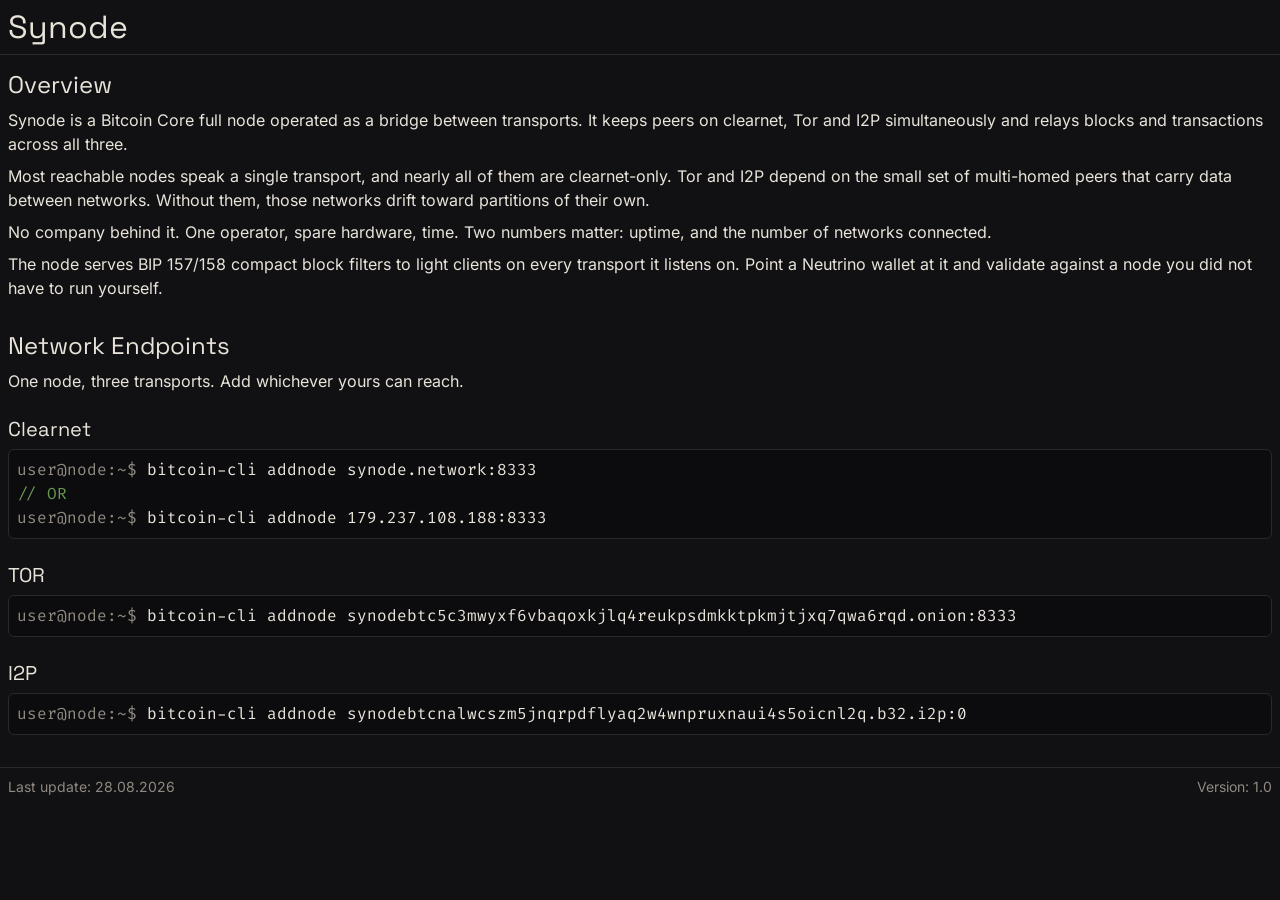
==== public/index.html @ e72d2b86 "v1 - basic version" ====
<!DOCTYPE html>
<html lang="en">

<head>
    <meta charset="UTF-8">
    <meta name="viewport" content="width=device-width, initial-scale=1.0">

    <title>Synode Network</title>

    <link rel="stylesheet" href="assets/css/reset.css">
    <link rel="stylesheet" href="assets/css/style.css">
</head>

<body>
    <header>
        <h1 id="logo">Synode</h1>
    </header>
    <main>
        <section id="overview">
            <h2>Overview</h2>
            <p>
                Synode is a Bitcoin Core full node operated as a bridge between transports. It keeps peers on clearnet,
                Tor and I2P simultaneously and relays blocks and transactions across all three.
            </p>
            <p>
                Most reachable nodes speak a single transport, and nearly all of them are clearnet-only. Tor and I2P
                depend on the small set of multi-homed peers that carry data between networks. Without them, those
                networks drift toward partitions of their own.
            </p>
            <p>
                No company behind it. One operator, spare hardware, time. Two numbers matter: uptime, and the number of
                networks connected.
            </p>
            <p>
                The node serves BIP 157/158 compact block filters to light clients on every transport it listens on.
                Point a Neutrino wallet at it and validate against a node you did not have to run yourself.
            </p>
        </section>
        <section id="endpoints">
            <h2>Network Endpoints</h2>
            <p>One node, three transports. Add whichever yours can reach.</p>
            <h3>Clearnet</h3>
            <div class="terminal">
                <code><span class="prompt">user@node:~$ </span>bitcoin-cli addnode synode.network:8333</code>
                <code class="comment">// OR</code>
                <code><span class="prompt">user@node:~$ </span>bitcoin-cli addnode 179.237.108.188:8333</code>
            </div>
            <h3>TOR</h3>
            <div class="terminal">
                <code><span class="prompt">user@node:~$ </span>bitcoin-cli addnode synodebtc5c3mwyxf6vbaqoxkjlq4reukpsdmkktpkmjtjxq7qwa6rqd.onion:8333</code>
            </div>
            <h3>I2P</h3>
            <div class="terminal">
                <code><span class="prompt">user@node:~$ </span>bitcoin-cli addnode synodebtcnalwcszm5jnqrpdflyaq2w4wnpruxnaui4s5oicnl2q.b32.i2p:0</code>
            </div>
        </section>
    </main>
    <footer>
        <ul class="meta">
            <li>Last update: <time datetime="2026-08-28">28.08.2026</time></li>
            <li>Version: 1.0</li>
        </ul>
    </footer>
</body>

</html>
---- public/assets/css/style.css ----
:root {
    --clr-bg-deep: #0c0b0e;
    --clr-bg: #111013;
    --clr-bg-surface: #1a191d;
    --clr-border: #2a282e;
    --clr-text: #e8e4da;
    --clr-text-muted: #8f8a80;
    --clr-comment: #6a9955;

    --gutter: 0.5rem;

    --space-xs: 0.5rem;
    --space-s: 1rem;
    --space-m: 1.5rem;
    --space-l: 2rem;
}

h1,
h2,
h3,
h4,
h5 {
    font-family: "Space Grotesk";
    line-height: 1.2;
}

h1 {
    font-size: 2rem;
}

h2 {
    font-size: 1.5rem;
}

h3 {
    font-size: 1.25rem;
}

h4 {
    font-size: 1.125rem;
}

h5 {
    font-size: 1rem;
}

strong,
b {
    font-weight: 700;
}

em,
i {
    font-style: italic;
}

body {
    font-family: "Inter";
    line-height: 1.5;
    color: var(--clr-text);
    background-color: var(--clr-bg);
}

header,
main,
footer {
    padding-inline: var(--gutter);
}

header,
footer {
    padding-block: var(--space-xs);
}

header {
    border-bottom: 1px solid var(--clr-border);
}

main {
    display: flex;
    flex-direction: column;
    gap: var(--space-l);
    padding-block: var(--space-s) var(--space-l);
}

footer {
    color: var(--clr-text-muted);
    border-top: 1px solid var(--clr-border);
}

section {
    display: flex;
    flex-direction: column;
    gap: var(--space-xs);
}

section h3 {
    margin-top: var(--space-s);
}

.terminal {
    font-family: "Fira Code", monospace;
    background-color: var(--clr-bg-deep);
    padding: var(--space-xs);
    border-radius: 6px;
    border: 1px solid var(--clr-border);
    overflow-x: auto;
}

.terminal code {
    display: block;
    white-space: pre-wrap;
    overflow-wrap: anywhere;
}

.terminal .prompt {
    color: var(--clr-text-muted);
    font-weight: 400;
    user-select: none;
}

.terminal .comment {
    color: var(--clr-comment);
    user-select: none;
}

footer .meta {
    display: flex;
    flex-wrap: wrap;
    justify-content: space-between;
    gap: var(--space-xs) var(--space-m);
    font-size: 0.875rem;
}

/* ---------- Fonts ----------
   Fichiers générés par tools/build-fonts.sh à partir des .ttf sources.
   Chaque famille est déclarée deux fois :
     - "-full"  : police complète, sans unicode-range. Déclarée en premier.
     - subset   : latin uniquement, avec unicode-range. Déclarée en dernier,
                  donc prioritaire pour les caractères latins.
   Le navigateur ne télécharge que les fichiers dont il a besoin : sur une
   page en anglais, seuls les subsets partent ; la version complète n'est
   récupérée que si un caractère hors latin (cyrillique, grec, math...)
   est affiché. */

/* Inter */
@font-face {
    font-family: "Inter";
    src: url("../fonts/Inter/Inter-Variable-full.woff2") format("woff2");
    font-weight: 100 900;
    font-style: normal;
    font-display: swap;
}

@font-face {
    font-family: "Inter";
    src: url("../fonts/Inter/Inter-Variable.woff2") format("woff2");
    font-weight: 100 900;
    font-style: normal;
    font-display: swap;
    unicode-range: U+0000-00FF, U+0131, U+0152-0153, U+02BB-02BC, U+02C6, U+02DA, U+02DC,
        U+0300-0301, U+0303-0304, U+0308-0309, U+0323, U+0329, U+2000-206F,
        U+20AC, U+2122, U+2190-2199, U+2212, U+2215, U+FEFF, U+FFFD;
}

/* Inter Italic */
@font-face {
    font-family: "Inter";
    src: url("../fonts/Inter/Inter-Italic-Variable-full.woff2") format("woff2");
    font-weight: 100 900;
    font-style: italic;
    font-display: swap;
}

@font-face {
    font-family: "Inter";
    src: url("../fonts/Inter/Inter-Italic-Variable.woff2") format("woff2");
    font-weight: 100 900;
    font-style: italic;
    font-display: swap;
    unicode-range: U+0000-00FF, U+0131, U+0152-0153, U+02BB-02BC, U+02C6, U+02DA, U+02DC,
        U+0300-0301, U+0303-0304, U+0308-0309, U+0323, U+0329, U+2000-206F,
        U+20AC, U+2122, U+2190-2199, U+2212, U+2215, U+FEFF, U+FFFD;
}

/* Space Grotesk */
@font-face {
    font-family: "Space Grotesk";
    src: url("../fonts/Space_Grotesk/SpaceGrotesk-Variable-full.woff2") format("woff2");
    font-weight: 300 700;
    font-style: normal;
    font-display: swap;
}

@font-face {
    font-family: "Space Grotesk";
    src: url("../fonts/Space_Grotesk/SpaceGrotesk-Variable.woff2") format("woff2");
    font-weight: 300 700;
    font-style: normal;
    font-display: swap;
    unicode-range: U+0000-00FF, U+0131, U+0152-0153, U+02BB-02BC, U+02C6, U+02DA, U+02DC,
        U+0300-0301, U+0303-0304, U+0308-0309, U+0323, U+0329, U+2000-206F,
        U+20AC, U+2122, U+2190-2199, U+2212, U+2215, U+FEFF, U+FFFD;
}

/* Fira Code */
@font-face {
    font-family: "Fira Code";
    src: url("../fonts/Fira_Code/FiraCode-Variable-full.woff2") format("woff2");
    font-weight: 300 700;
    font-style: normal;
    font-display: swap;
}

@font-face {
    font-family: "Fira Code";
    src: url("../fonts/Fira_Code/FiraCode-Variable.woff2") format("woff2");
    font-weight: 300 700;
    font-style: normal;
    font-display: swap;
    unicode-range: U+0000-00FF, U+0131, U+0152-0153, U+02BB-02BC, U+02C6, U+02DA, U+02DC,
        U+0300-0301, U+0303-0304, U+0308-0309, U+0323, U+0329, U+2000-206F,
        U+20AC, U+2122, U+2190-2199, U+2212, U+2215, U+FEFF, U+FFFD;
}
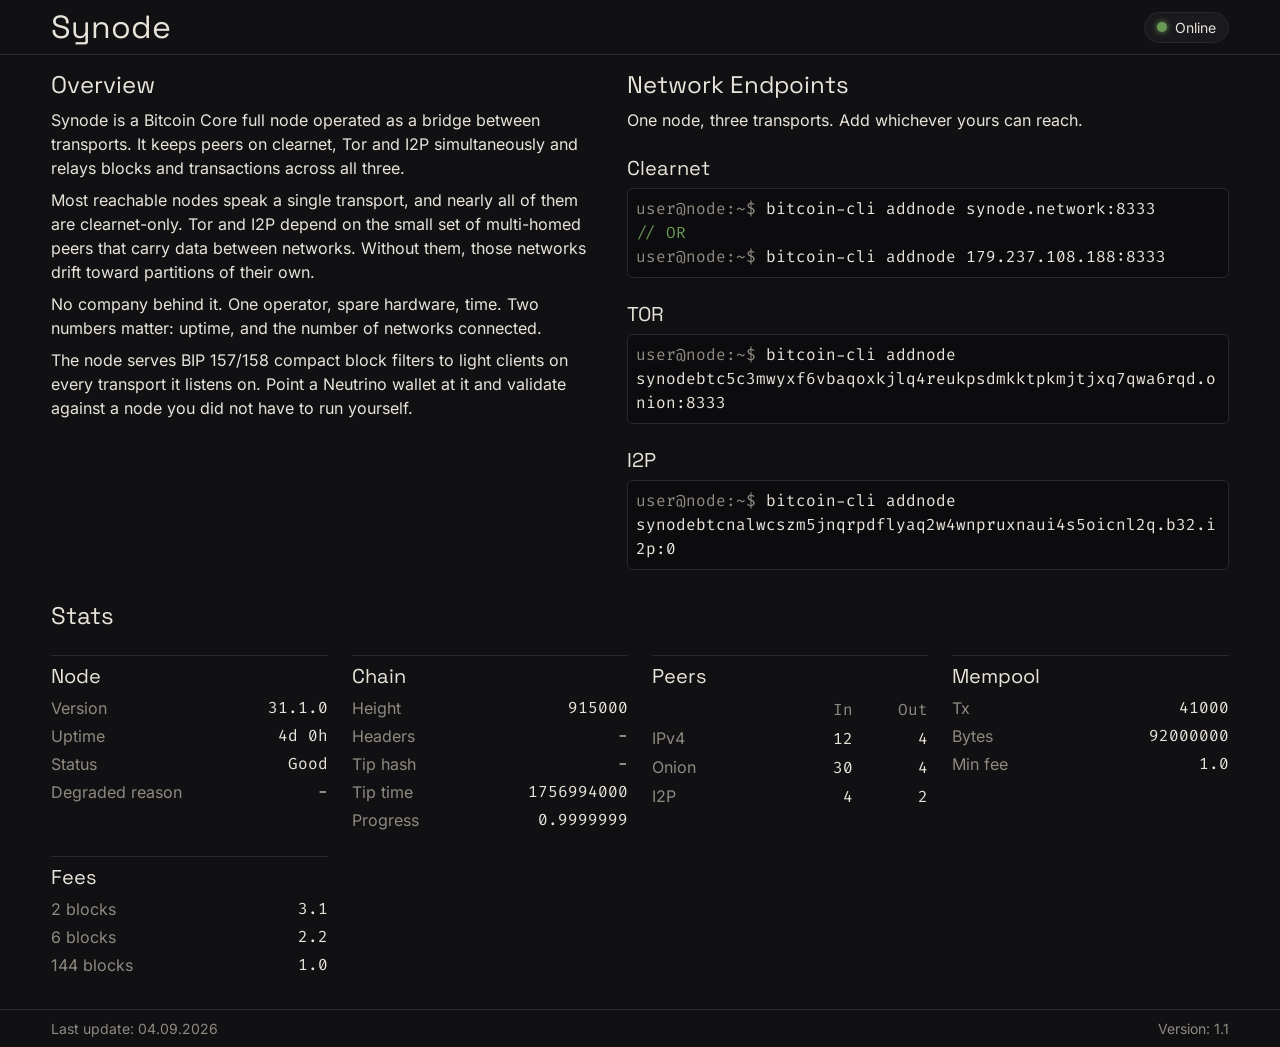
==== commit af0bb3c4: "v1.1 - SEO, favicon and social preview - Full <head>: title, description, canonical, theme-color, Op" ====
--- a/public/index.html
+++ b/public/index.html
@@ -5,15 +5,51 @@
     <meta charset="UTF-8">
     <meta name="viewport" content="width=device-width, initial-scale=1.0">
 
-    <title>Synode Network</title>
+    <title>Synode Network — Bitcoin full node on clearnet, Tor and I2P</title>
+    <meta name="description"
+        content="Synode is a public Bitcoin Core full node bridging clearnet, Tor and I2P. Add it as a peer or point a Neutrino wallet at its BIP 157/158 block filters.">
+    <link rel="canonical" href="https://synode.network/">
+    <meta name="theme-color" content="#111013">
+
+    <link rel="icon" href="/favicon.ico" sizes="32x32">
+    <link rel="icon" href="/assets/img/favicon.svg" type="image/svg+xml">
+    <link rel="apple-touch-icon" href="/assets/img/apple-touch-icon.png">
+
+    <meta property="og:type" content="website">
+    <meta property="og:site_name" content="Synode Network">
+    <meta property="og:url" content="https://synode.network/">
+    <meta property="og:title" content="Synode Network — Bitcoin full node on clearnet, Tor and I2P">
+    <meta property="og:description"
+        content="Public Bitcoin Core node bridging clearnet, Tor and I2P. Peer endpoints, compact block filters and live stats.">
+    <meta property="og:image" content="https://synode.network/assets/img/og.png">
+    <meta property="og:image:width" content="1200">
+    <meta property="og:image:height" content="630">
+    <meta property="og:image:alt" content="Synode: a Bitcoin full node bridging clearnet, Tor and I2P">
+    <meta property="og:locale" content="en_US">
+    <meta name="twitter:card" content="summary_large_image">
 
     <link rel="stylesheet" href="assets/css/reset.css">
     <link rel="stylesheet" href="assets/css/style.css">
+
+    <script type="application/ld+json">
+    {
+        "@context": "https://schema.org",
+        "@type": "WebSite",
+        "name": "Synode Network",
+        "url": "https://synode.network/",
+        "description": "Public Bitcoin Core full node bridging clearnet, Tor and I2P. Serves BIP 157/158 compact block filters to light clients.",
+        "inLanguage": "en"
+    }
+    </script>
 </head>
 
 <body>
     <header>
         <h1 id="logo">Synode</h1>
+        <a href="#stats" class="status" data-state="ok">
+            <span class="status-dot" aria-hidden="true"></span>
+            <span class="status-label">Online</span>
+        </a>
     </header>
     <main>
         <section id="overview">
@@ -54,11 +90,93 @@
                 <code><span class="prompt">user@node:~$ </span>bitcoin-cli addnode synodebtcnalwcszm5jnqrpdflyaq2w4wnpruxnaui4s5oicnl2q.b32.i2p:0</code>
             </div>
         </section>
+        <section id="stats">
+            <h2>Stats</h2>
+            <section>
+                <h3>Node</h3>
+                <dl>
+                    <dt>Version</dt>
+                    <dd>31.1.0</dd>
+                    <dt>Uptime</dt>
+                    <dd>4d 0h</dd>
+                    <dt>Status</dt>
+                    <dd>Good</dd>
+                    <dt>Degraded reason</dt>
+                    <dd>-</dd>
+                </dl>
+            </section>
+            <section>
+                <h3>Chain</h3>
+                <dl>
+                    <dt>Height</dt>
+                    <dd>915000</dd>
+                    <dt>Headers</dt>
+                    <dd>-</dd>
+                    <dt>Tip hash</dt>
+                    <dd>-</dd>
+                    <dt>Tip time</dt>
+                    <dd>1756994000</dd>
+                    <dt>Progress</dt>
+                    <dd>0.9999999</dd>
+                </dl>
+            </section>
+            <section>
+                <h3>Peers</h3>
+                <table class="peers">
+                    <thead>
+                        <tr>
+                            <th scope="col"></th>
+                            <th scope="col">In</th>
+                            <th scope="col">Out</th>
+                        </tr>
+                    </thead>
+                    <tbody>
+                        <tr>
+                            <th scope="row">IPv4</th>
+                            <td>12</td>
+                            <td>4</td>
+                        </tr>
+                        <tr>
+                            <th scope="row">Onion</th>
+                            <td>30</td>
+                            <td>4</td>
+                        </tr>
+                        <tr>
+                            <th scope="row">I2P</th>
+                            <td>4</td>
+                            <td>2</td>
+                        </tr>
+                    </tbody>
+                </table>
+            </section>
+            <section>
+                <h3>Mempool</h3>
+                <dl>
+                    <dt>Tx</dt>
+                    <dd>41000</dd>
+                    <dt>Bytes</dt>
+                    <dd>92000000</dd>
+                    <dt>Min fee</dt>
+                    <dd>1.0</dd>
+                </dl>
+            </section>
+            <section>
+                <h3>Fees</h3>
+                <dl>
+                    <dt>2 blocks</dt>
+                    <dd>3.1</dd>
+                    <dt>6 blocks</dt>
+                    <dd>2.2</dd>
+                    <dt>144 blocks</dt>
+                    <dd>1.0</dd>
+                </dl>
+            </section>
+        </section>
     </main>
     <footer>
         <ul class="meta">
-            <li>Last update: <time datetime="2026-08-28">28.08.2026</time></li>
-            <li>Version: 1.0</li>
+            <li>Last update: <time datetime="2026-09-04">04.09.2026</time></li>
+            <li>Version: 1.1</li>
         </ul>
     </footer>
 </body>
--- a/public/assets/css/style.css
+++ b/public/assets/css/style.css
@@ -5,14 +5,24 @@
     --clr-border: #2a282e;
     --clr-text: #e8e4da;
     --clr-text-muted: #8f8a80;
-    --clr-comment: #6a9955;
-
-    --gutter: 0.5rem;
+    --clr-green: #6a9955;
+    --clr-amber: #c9984a;
+    --clr-red: #cf5f55;
+
+    --clr-comment: var(--clr-green);
+    --clr-ok: var(--clr-green);
+    --clr-warn: var(--clr-amber);
+    --clr-err: var(--clr-red);
 
     --space-xs: 0.5rem;
     --space-s: 1rem;
     --space-m: 1.5rem;
     --space-l: 2rem;
+
+    --gutter: clamp(1rem, 4vw, 4rem);
+    --col-text: 34rem;
+    --col-term: 63rem;
+    --content-max: calc(var(--col-text) + var(--space-l) + var(--col-term));
 }
 
 h1,
@@ -59,6 +69,11 @@
     line-height: 1.5;
     color: var(--clr-text);
     background-color: var(--clr-bg);
+
+    min-height: 100vh;
+    min-height: 100dvh;
+    display: flex;
+    flex-direction: column;
 }
 
 header,
@@ -74,6 +89,52 @@
 
 header {
     border-bottom: 1px solid var(--clr-border);
+    display: flex;
+    align-items: center;
+    justify-content: space-between;
+    gap: var(--space-s);
+}
+
+.status {
+    display: inline-flex;
+    align-items: center;
+    gap: var(--space-xs);
+    padding: 0.25rem 0.75rem;
+    border: 1px solid var(--clr-border);
+    border-radius: 999px;
+    background-color: var(--clr-bg-surface);
+    color: var(--clr-text);
+    font-size: 0.875rem;
+    text-decoration: none;
+}
+
+.status:hover {
+    border-color: var(--clr-text-muted);
+}
+
+.status:focus-visible {
+    outline: 2px solid var(--clr-text-muted);
+    outline-offset: 2px;
+}
+
+.status-dot {
+    width: 0.625rem;
+    height: 0.625rem;
+    border-radius: 50%;
+    background-color: var(--status-clr);
+    box-shadow: 0 0 6px var(--status-clr);
+}
+
+.status[data-state="ok"] {
+    --status-clr: var(--clr-ok);
+}
+
+.status[data-state="degraded"] {
+    --status-clr: var(--clr-warn);
+}
+
+.status[data-state="offline"] {
+    --status-clr: var(--clr-err);
 }
 
 main {
@@ -81,6 +142,78 @@
     flex-direction: column;
     gap: var(--space-l);
     padding-block: var(--space-s) var(--space-l);
+
+    flex: 1;
+}
+
+#stats {
+    --stat-groups: 5;
+    --stat-gap: var(--space-m);
+
+    display: grid;
+    /* Jamais plus de colonnes que de groupes : le h2 en pleine largeur
+       empêche auto-fit de replier les pistes vides. */
+    grid-template-columns: repeat(auto-fit,
+            minmax(max(15rem, calc(100% / var(--stat-groups) - var(--stat-gap))), 1fr));
+    gap: var(--stat-gap);
+    align-items: start;
+}
+
+#stats>h2 {
+    grid-column: 1 / -1;
+}
+
+#stats>section {
+    border-top: 1px solid var(--clr-border);
+    padding-top: var(--space-xs);
+}
+
+#stats h3 {
+    margin-top: 0;
+}
+
+#stats dl {
+    display: grid;
+    grid-template-columns: auto 1fr;
+    column-gap: var(--space-s);
+    row-gap: 0.25rem;
+}
+
+#stats dt {
+    color: var(--clr-text-muted);
+}
+
+#stats dd {
+    text-align: right;
+    font-family: "Fira Code", monospace;
+    font-variant-numeric: tabular-nums;
+    overflow-wrap: anywhere;
+}
+
+.peers {
+    width: 100%;
+}
+
+.peers th,
+.peers td {
+    padding-block: 0.125rem;
+}
+
+.peers th {
+    font-weight: 400;
+    color: var(--clr-text-muted);
+    text-align: left;
+}
+
+.peers td,
+.peers thead th:not(:first-child) {
+    text-align: right;
+    font-family: "Fira Code", monospace;
+    font-variant-numeric: tabular-nums;
+}
+
+.peers td {
+    padding-left: var(--space-s);
 }
 
 footer {
@@ -130,6 +263,28 @@
     justify-content: space-between;
     gap: var(--space-xs) var(--space-m);
     font-size: 0.875rem;
+}
+
+@media (min-width: 69rem) {
+    main {
+        display: grid;
+        grid-template-columns: minmax(var(--col-text), 1fr) minmax(0, var(--col-term));
+        align-content: center;
+        justify-content: start;
+    }
+
+    #stats {
+        grid-column: 1 / -1;
+    }
+}
+
+@media (min-width: 100rem) {
+
+    header,
+    main,
+    footer {
+        padding-inline: max(var(--gutter), calc((100% - var(--content-max)) / 2));
+    }
 }
 
 /* ---------- Fonts ----------
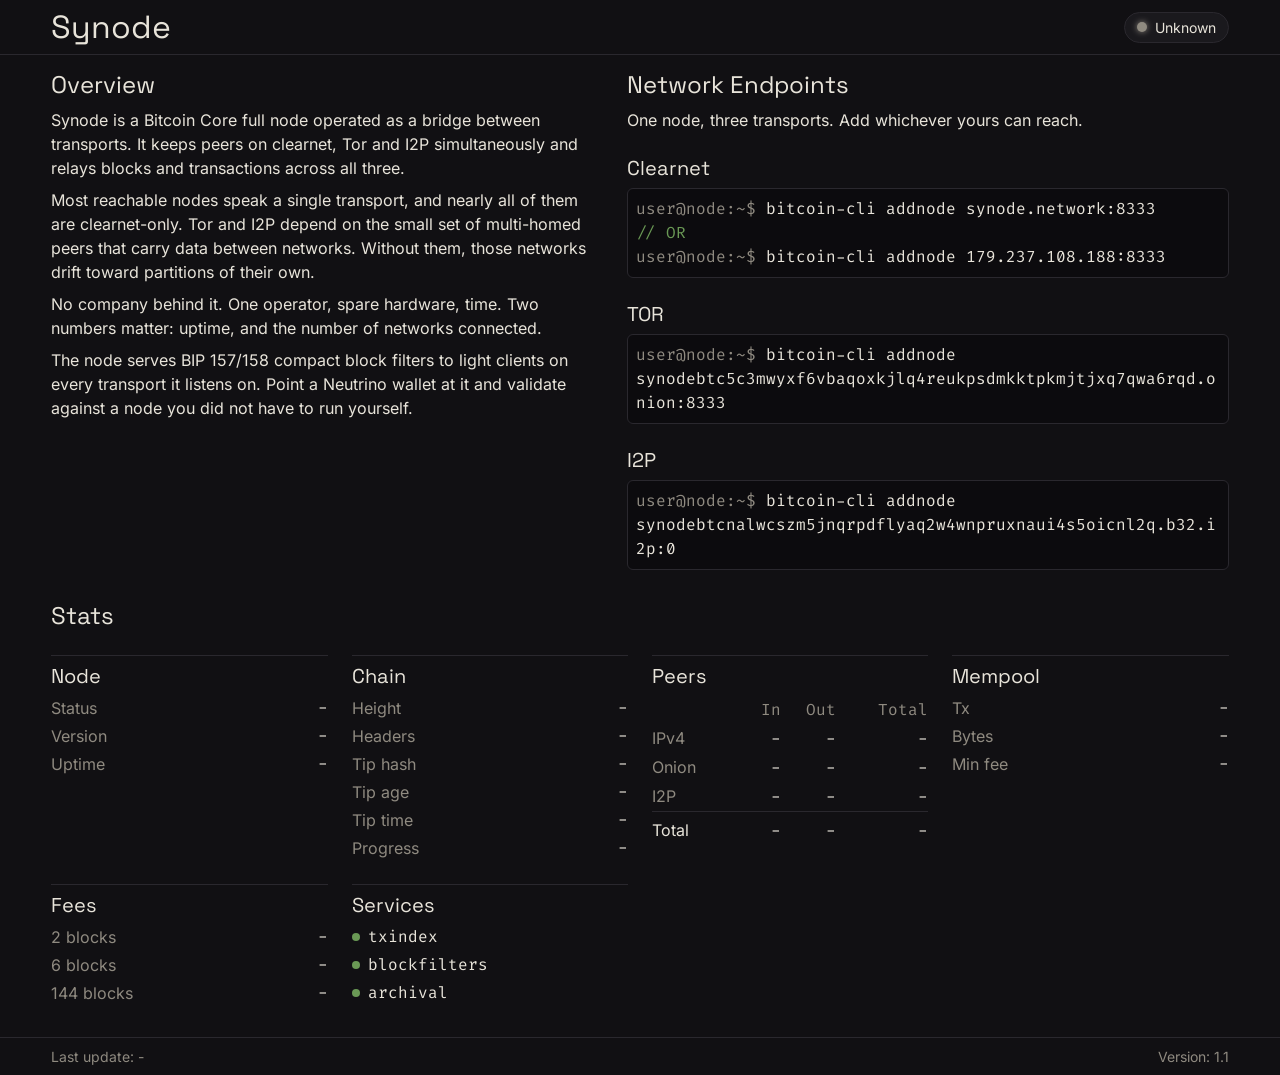
==== commit aa03adb3: "Stats template: services, peer totals, unknown state, stale notice - Services group inside the stats" ====
--- a/public/index.html
+++ b/public/index.html
@@ -46,9 +46,12 @@
 <body>
     <header>
         <h1 id="logo">Synode</h1>
-        <a href="#stats" class="status" data-state="ok">
+        <a href="#stats" class="status" data-state="unknown">
             <span class="status-dot" aria-hidden="true"></span>
-            <span class="status-label">Online</span>
+            <span class="status-label" data-stat-show="ok" hidden>Online</span>
+            <span class="status-label" data-stat-show="degraded" hidden>Degraded</span>
+            <span class="status-label" data-stat-show="offline" hidden>Offline</span>
+            <span class="status-label" data-stat-show="unknown">Unknown</span>
         </a>
     </header>
     <main>
@@ -92,32 +95,36 @@
         </section>
         <section id="stats">
             <h2>Stats</h2>
+            <p class="stale" data-stat-show="stale" hidden>No news from the node for more than an hour. The numbers
+                below are the last ones received.</p>
             <section>
                 <h3>Node</h3>
                 <dl>
+                    <dt>Status</dt>
+                    <dd data-stat="state">-</dd>
+                    <dt data-stat-show="degraded" hidden>Degraded reason</dt>
+                    <dd data-stat-show="degraded" data-stat="degraded_reasons" hidden>-</dd>
                     <dt>Version</dt>
-                    <dd>31.1.0</dd>
+                    <dd data-stat="version">-</dd>
                     <dt>Uptime</dt>
-                    <dd>4d 0h</dd>
-                    <dt>Status</dt>
-                    <dd>Good</dd>
-                    <dt>Degraded reason</dt>
-                    <dd>-</dd>
+                    <dd data-stat="uptime">-</dd>
                 </dl>
             </section>
             <section>
                 <h3>Chain</h3>
                 <dl>
                     <dt>Height</dt>
-                    <dd>915000</dd>
+                    <dd data-stat="height">-</dd>
                     <dt>Headers</dt>
-                    <dd>-</dd>
+                    <dd data-stat="headers">-</dd>
                     <dt>Tip hash</dt>
-                    <dd>-</dd>
+                    <dd data-stat="tip_hash_short">-</dd>
+                    <dt>Tip age</dt>
+                    <dd data-stat="tip_age">-</dd>
                     <dt>Tip time</dt>
-                    <dd>1756994000</dd>
+                    <dd data-stat="tip_time">-</dd>
                     <dt>Progress</dt>
-                    <dd>0.9999999</dd>
+                    <dd data-stat="progress">-</dd>
                 </dl>
             </section>
             <section>
@@ -128,54 +135,74 @@
                             <th scope="col"></th>
                             <th scope="col">In</th>
                             <th scope="col">Out</th>
+                            <th scope="col">Total</th>
                         </tr>
                     </thead>
                     <tbody>
                         <tr>
                             <th scope="row">IPv4</th>
-                            <td>12</td>
-                            <td>4</td>
+                            <td data-stat="peers_ipv4_in">-</td>
+                            <td data-stat="peers_ipv4_out">-</td>
+                            <td data-stat="peers_ipv4">-</td>
                         </tr>
                         <tr>
                             <th scope="row">Onion</th>
-                            <td>30</td>
-                            <td>4</td>
+                            <td data-stat="peers_onion_in">-</td>
+                            <td data-stat="peers_onion_out">-</td>
+                            <td data-stat="peers_onion">-</td>
                         </tr>
                         <tr>
                             <th scope="row">I2P</th>
-                            <td>4</td>
-                            <td>2</td>
+                            <td data-stat="peers_i2p_in">-</td>
+                            <td data-stat="peers_i2p_out">-</td>
+                            <td data-stat="peers_i2p">-</td>
                         </tr>
                     </tbody>
+                    <tfoot>
+                        <tr>
+                            <th scope="row">Total</th>
+                            <td data-stat="peers_in">-</td>
+                            <td data-stat="peers_out">-</td>
+                            <td data-stat="peers">-</td>
+                        </tr>
+                    </tfoot>
                 </table>
             </section>
             <section>
                 <h3>Mempool</h3>
                 <dl>
                     <dt>Tx</dt>
-                    <dd>41000</dd>
+                    <dd data-stat="mempool_tx">-</dd>
                     <dt>Bytes</dt>
-                    <dd>92000000</dd>
+                    <dd data-stat="mempool_size">-</dd>
                     <dt>Min fee</dt>
-                    <dd>1.0</dd>
+                    <dd data-stat="mempool_minfee">-</dd>
                 </dl>
             </section>
             <section>
                 <h3>Fees</h3>
                 <dl>
                     <dt>2 blocks</dt>
-                    <dd>3.1</dd>
+                    <dd data-stat="fee_2">-</dd>
                     <dt>6 blocks</dt>
-                    <dd>2.2</dd>
+                    <dd data-stat="fee_6">-</dd>
                     <dt>144 blocks</dt>
-                    <dd>1.0</dd>
-                </dl>
+                    <dd data-stat="fee_144">-</dd>
+                </dl>
+            </section>
+            <section>
+                <h3>Services</h3>
+                <ul class="services">
+                    <li data-stat-show="txindex">txindex</li>
+                    <li data-stat-show="blockfilters">blockfilters</li>
+                    <li data-stat-show="archival">archival</li>
+                </ul>
             </section>
         </section>
     </main>
     <footer>
         <ul class="meta">
-            <li>Last update: <time datetime="2026-09-04">04.09.2026</time></li>
+            <li>Last update: <span data-stat="last_update">-</span></li>
             <li>Version: 1.1</li>
         </ul>
     </footer>
--- a/public/assets/css/style.css
+++ b/public/assets/css/style.css
@@ -13,6 +13,7 @@
     --clr-ok: var(--clr-green);
     --clr-warn: var(--clr-amber);
     --clr-err: var(--clr-red);
+    --clr-unknown: var(--clr-text-muted);
 
     --space-xs: 0.5rem;
     --space-s: 1rem;
@@ -23,6 +24,12 @@
     --col-text: 34rem;
     --col-term: 63rem;
     --content-max: calc(var(--col-text) + var(--space-l) + var(--col-term));
+}
+
+/* L'attribut hidden doit gagner sur tout display: posé par une classe
+   (ex. .services li en flex), sinon l'élément reste visible. */
+[hidden] {
+    display: none !important;
 }
 
 h1,
@@ -137,6 +144,10 @@
     --status-clr: var(--clr-err);
 }
 
+.status[data-state="unknown"] {
+    --status-clr: var(--clr-unknown);
+}
+
 main {
     display: flex;
     flex-direction: column;
@@ -147,7 +158,7 @@
 }
 
 #stats {
-    --stat-groups: 5;
+    --stat-groups: 6;
     --stat-gap: var(--space-m);
 
     display: grid;
@@ -159,8 +170,13 @@
     align-items: start;
 }
 
-#stats>h2 {
+#stats>h2,
+#stats>.stale {
     grid-column: 1 / -1;
+}
+
+.stale {
+    color: var(--clr-warn);
 }
 
 #stats>section {
@@ -214,6 +230,46 @@
 
 .peers td {
     padding-left: var(--space-s);
+}
+
+.peers tfoot th,
+.peers tfoot td {
+    border-top: 1px solid var(--clr-border);
+    padding-top: 0.375rem;
+}
+
+.peers tfoot th {
+    color: var(--clr-text);
+}
+
+.services {
+    display: flex;
+    flex-direction: column;
+    gap: 0.25rem;
+    font-family: "Fira Code", monospace;
+}
+
+.services li {
+    display: flex;
+    align-items: center;
+    gap: var(--space-xs);
+}
+
+.services li::before {
+    content: "";
+    flex: none;
+    width: 0.5rem;
+    height: 0.5rem;
+    border-radius: 50%;
+    background-color: var(--clr-ok);
+}
+
+.services li[data-state="off"] {
+    color: var(--clr-text-muted);
+}
+
+.services li[data-state="off"]::before {
+    background-color: var(--clr-unknown);
 }
 
 footer {
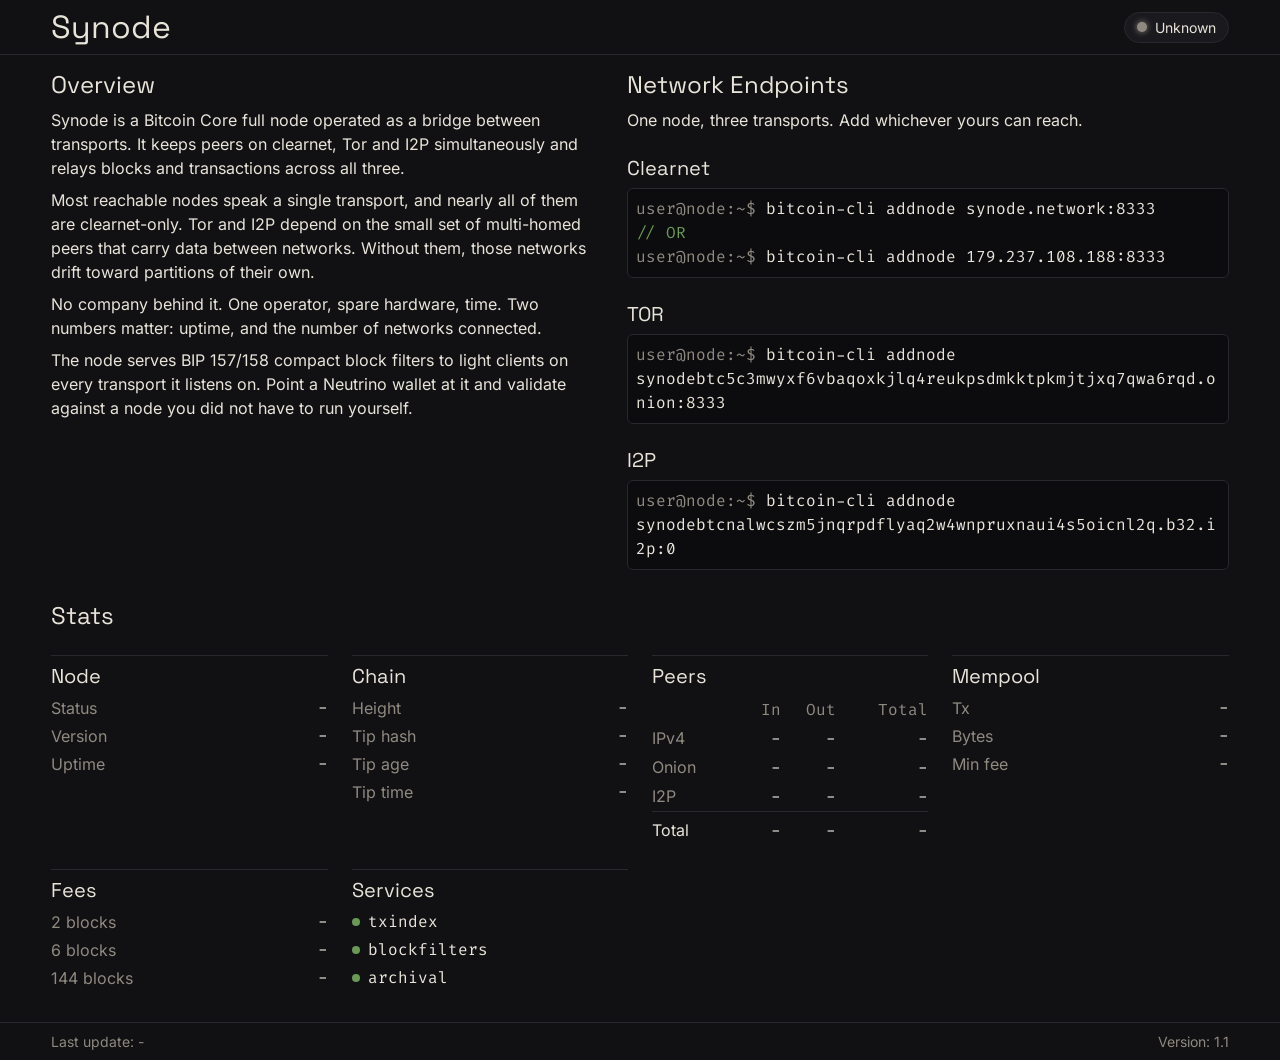
==== commit a12317a8: "delete progress and headers" ====
--- a/public/index.html
+++ b/public/index.html
@@ -115,16 +115,12 @@
                 <dl>
                     <dt>Height</dt>
                     <dd data-stat="height">-</dd>
-                    <dt>Headers</dt>
-                    <dd data-stat="headers">-</dd>
                     <dt>Tip hash</dt>
                     <dd data-stat="tip_hash_short">-</dd>
                     <dt>Tip age</dt>
                     <dd data-stat="tip_age">-</dd>
                     <dt>Tip time</dt>
                     <dd data-stat="tip_time">-</dd>
-                    <dt>Progress</dt>
-                    <dd data-stat="progress">-</dd>
                 </dl>
             </section>
             <section>
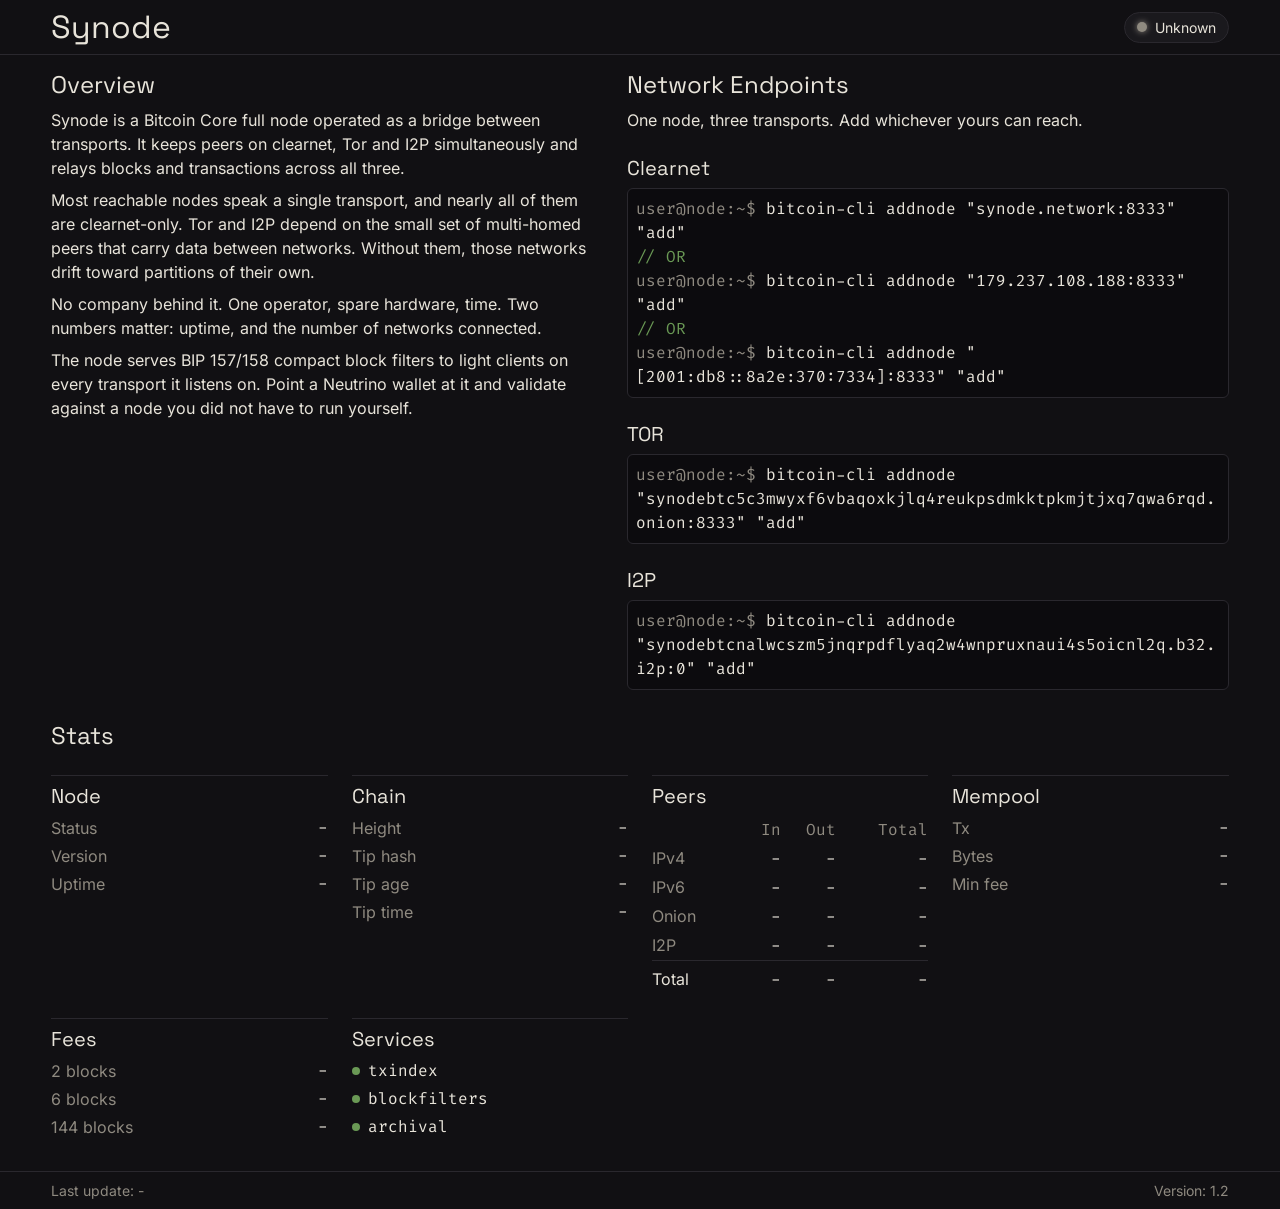
==== commit 122bb2cc: "add IPv6" ====
--- a/public/index.html
+++ b/public/index.html
@@ -80,17 +80,19 @@
             <p>One node, three transports. Add whichever yours can reach.</p>
             <h3>Clearnet</h3>
             <div class="terminal">
-                <code><span class="prompt">user@node:~$ </span>bitcoin-cli addnode synode.network:8333</code>
+                <code><span class="prompt">user@node:~$ </span>bitcoin-cli addnode "synode.network:8333" "add"</code>
                 <code class="comment">// OR</code>
-                <code><span class="prompt">user@node:~$ </span>bitcoin-cli addnode 179.237.108.188:8333</code>
+                <code><span class="prompt">user@node:~$ </span>bitcoin-cli addnode "179.237.108.188:8333" "add"</code>
+                <code class="comment">// OR</code>
+                <code><span class="prompt">user@node:~$ </span>bitcoin-cli addnode "[2001:db8::8a2e:370:7334]:8333" "add"</code>
             </div>
             <h3>TOR</h3>
             <div class="terminal">
-                <code><span class="prompt">user@node:~$ </span>bitcoin-cli addnode synodebtc5c3mwyxf6vbaqoxkjlq4reukpsdmkktpkmjtjxq7qwa6rqd.onion:8333</code>
+                <code><span class="prompt">user@node:~$ </span>bitcoin-cli addnode "synodebtc5c3mwyxf6vbaqoxkjlq4reukpsdmkktpkmjtjxq7qwa6rqd.onion:8333" "add"</code>
             </div>
             <h3>I2P</h3>
             <div class="terminal">
-                <code><span class="prompt">user@node:~$ </span>bitcoin-cli addnode synodebtcnalwcszm5jnqrpdflyaq2w4wnpruxnaui4s5oicnl2q.b32.i2p:0</code>
+                <code><span class="prompt">user@node:~$ </span>bitcoin-cli addnode "synodebtcnalwcszm5jnqrpdflyaq2w4wnpruxnaui4s5oicnl2q.b32.i2p:0" "add"</code>
             </div>
         </section>
         <section id="stats">
@@ -142,6 +144,12 @@
                             <td data-stat="peers_ipv4">-</td>
                         </tr>
                         <tr>
+                            <th scope="row">IPv6</th>
+                            <td data-stat="peers_ipv6_in">-</td>
+                            <td data-stat="peers_ipv6_out">-</td>
+                            <td data-stat="peers_ipv6">-</td>
+                        </tr>
+                        <tr>
                             <th scope="row">Onion</th>
                             <td data-stat="peers_onion_in">-</td>
                             <td data-stat="peers_onion_out">-</td>
@@ -199,7 +207,7 @@
     <footer>
         <ul class="meta">
             <li>Last update: <span data-stat="last_update">-</span></li>
-            <li>Version: 1.1</li>
+            <li>Version: 1.2</li>
         </ul>
     </footer>
 </body>
--- a/public/assets/css/style.css
+++ b/public/assets/css/style.css
@@ -22,7 +22,9 @@
 
     --gutter: clamp(1rem, 4vw, 4rem);
     --col-text: 34rem;
-    --col-term: 63rem;
+    /* Doit contenir la plus longue ligne de .terminal sans repli :
+       108 caractères × 0,6 em (Fira Code) = 64,8 rem + padding. */
+    --col-term: 66rem;
     --content-max: calc(var(--col-text) + var(--space-l) + var(--col-term));
 }
 
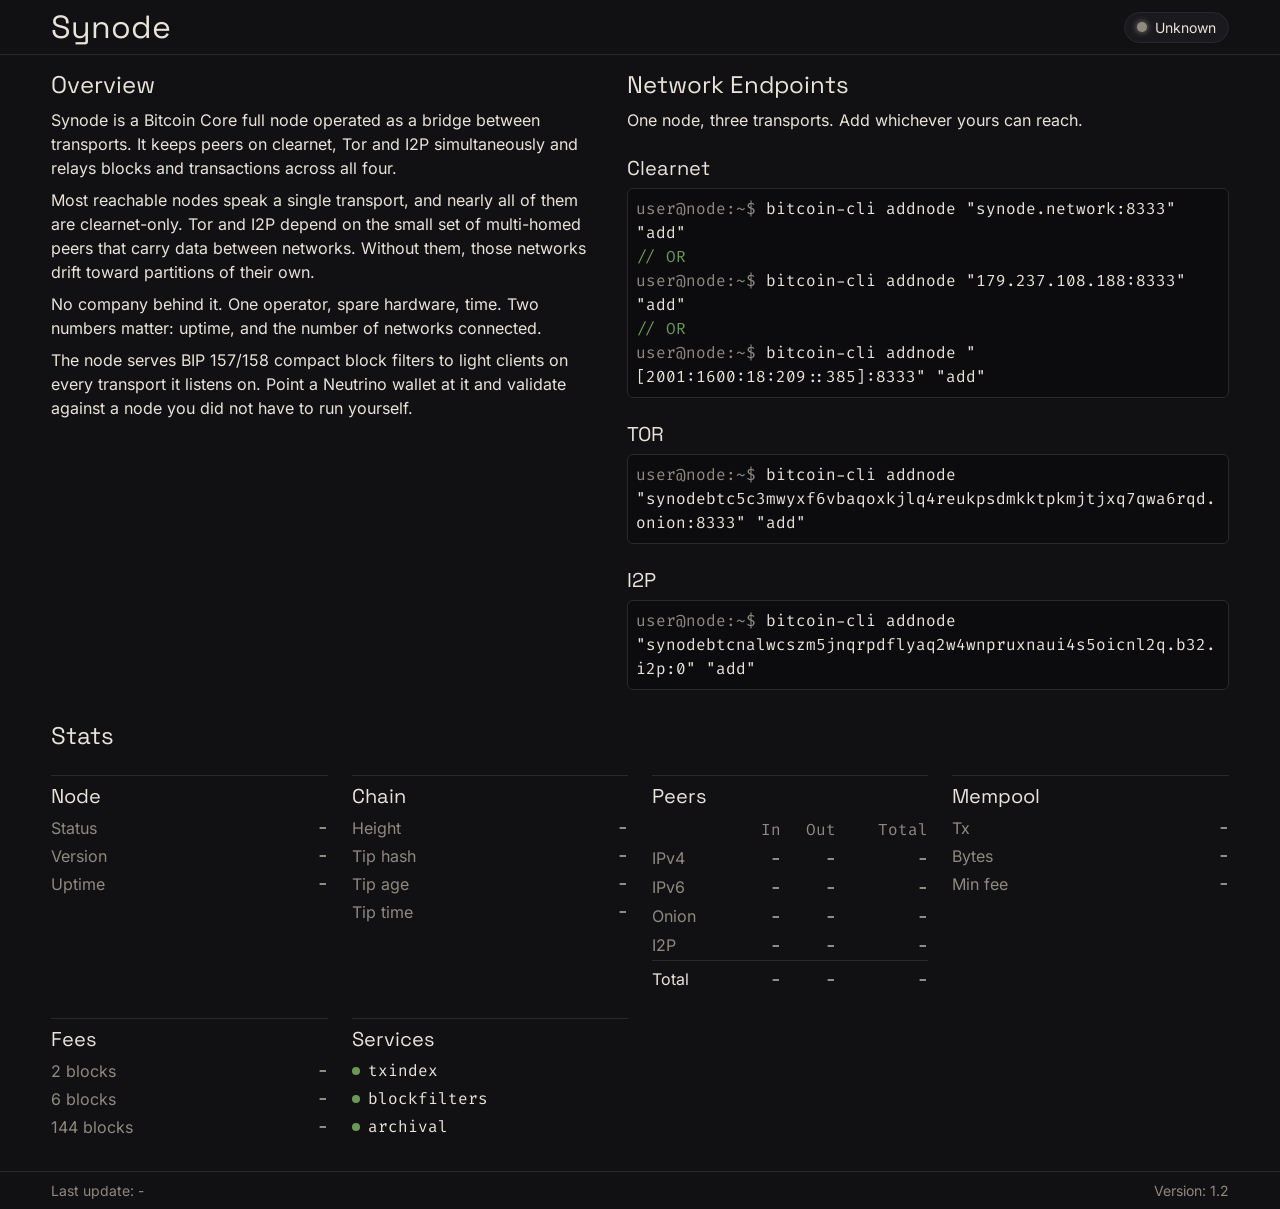
==== commit 2ad41a4d: "fix IPv6" ====
--- a/public/index.html
+++ b/public/index.html
@@ -59,7 +59,7 @@
             <h2>Overview</h2>
             <p>
                 Synode is a Bitcoin Core full node operated as a bridge between transports. It keeps peers on clearnet,
-                Tor and I2P simultaneously and relays blocks and transactions across all three.
+                Tor and I2P simultaneously and relays blocks and transactions across all four.
             </p>
             <p>
                 Most reachable nodes speak a single transport, and nearly all of them are clearnet-only. Tor and I2P
@@ -84,7 +84,7 @@
                 <code class="comment">// OR</code>
                 <code><span class="prompt">user@node:~$ </span>bitcoin-cli addnode "179.237.108.188:8333" "add"</code>
                 <code class="comment">// OR</code>
-                <code><span class="prompt">user@node:~$ </span>bitcoin-cli addnode "[2001:db8::8a2e:370:7334]:8333" "add"</code>
+                <code><span class="prompt">user@node:~$ </span>bitcoin-cli addnode "[2001:1600:18:209::385]:8333" "add"</code>
             </div>
             <h3>TOR</h3>
             <div class="terminal">
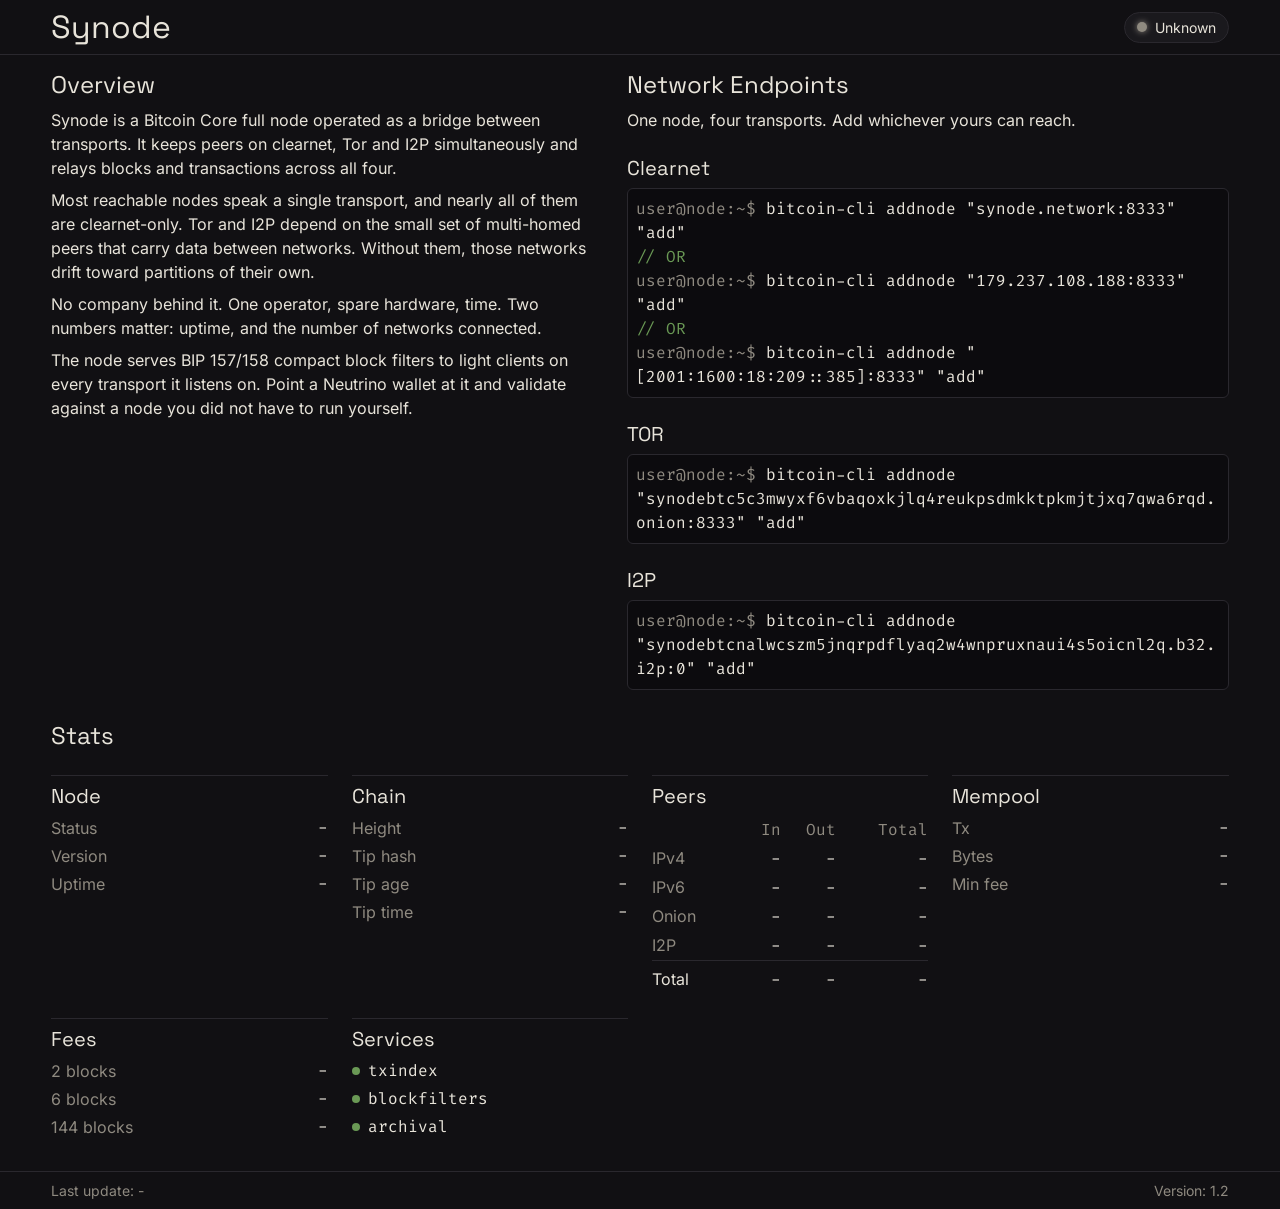
==== commit 8b34f9c1: "fix number of transports" ====
--- a/public/index.html
+++ b/public/index.html
@@ -77,7 +77,7 @@
         </section>
         <section id="endpoints">
             <h2>Network Endpoints</h2>
-            <p>One node, three transports. Add whichever yours can reach.</p>
+            <p>One node, four transports. Add whichever yours can reach.</p>
             <h3>Clearnet</h3>
             <div class="terminal">
                 <code><span class="prompt">user@node:~$ </span>bitcoin-cli addnode "synode.network:8333" "add"</code>
